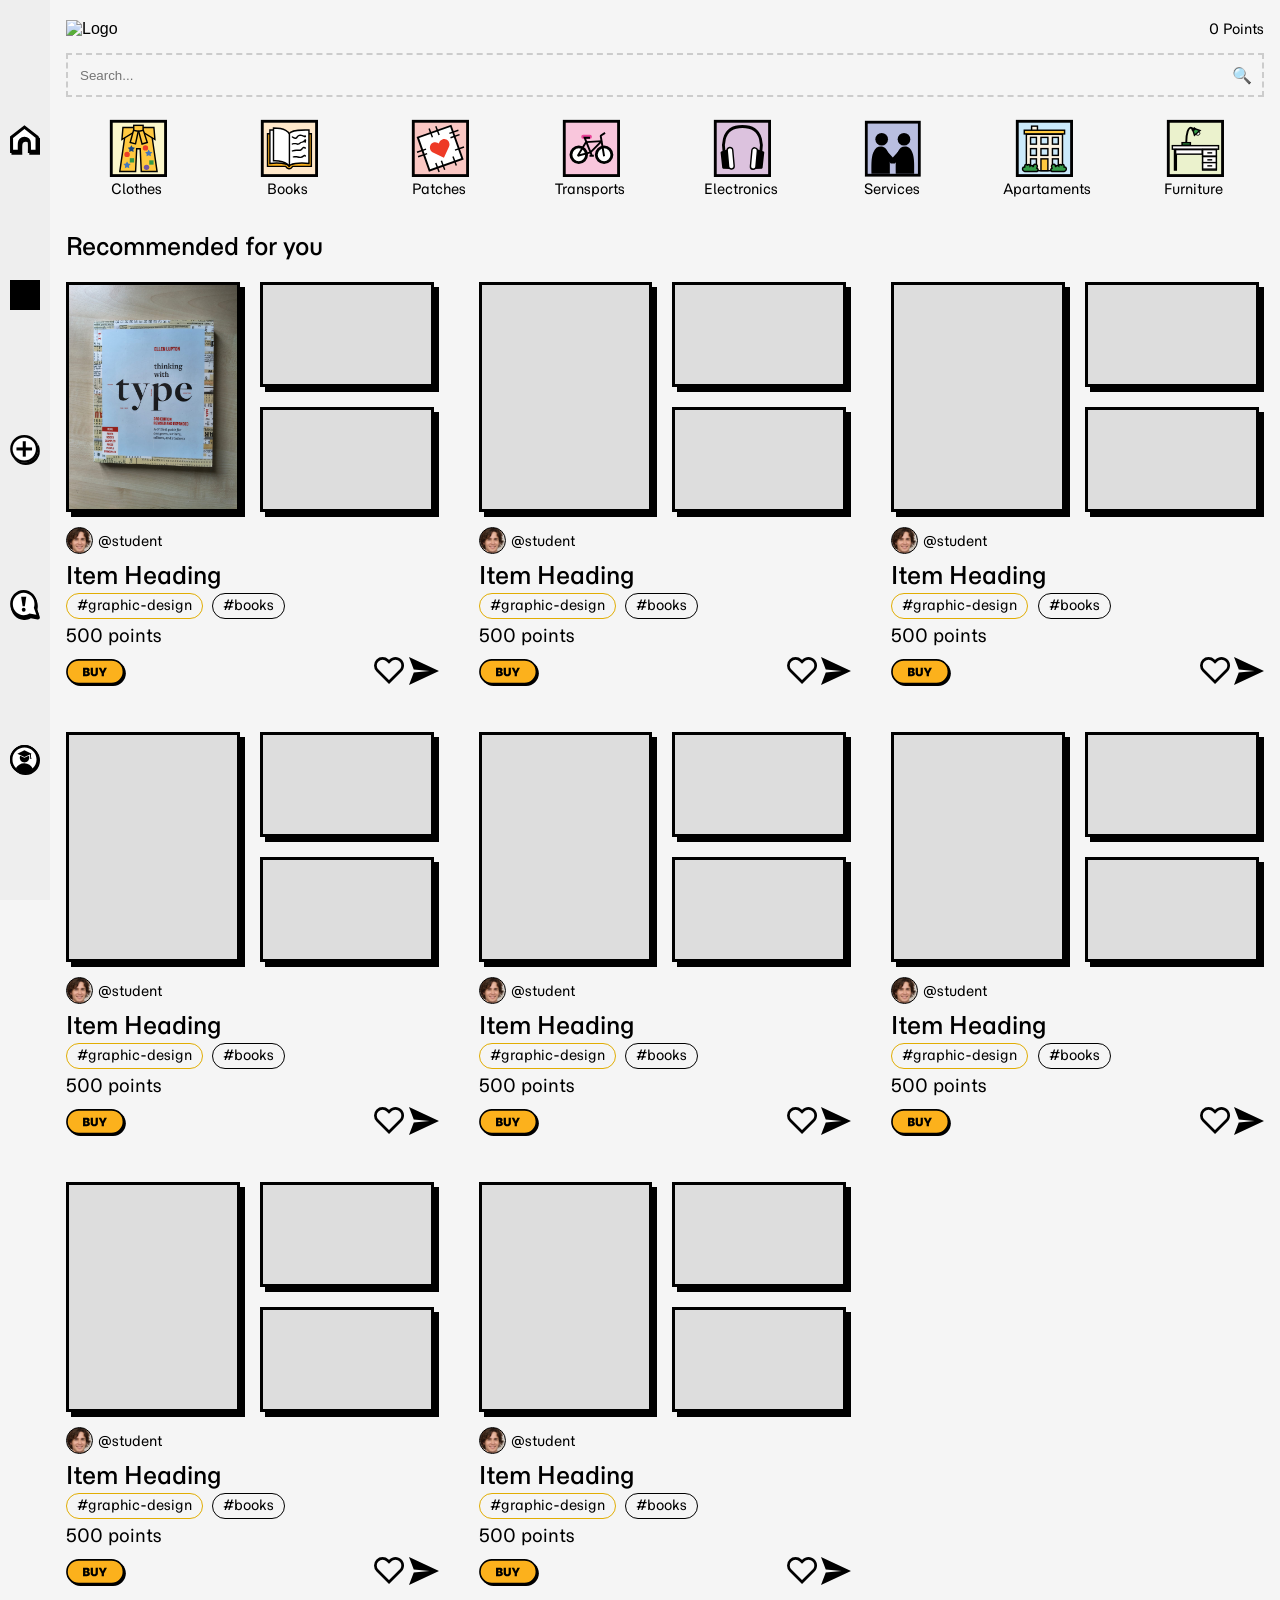
==== index.html @ 0e305ff4 "feat: implement dynamic post rendering on profile page using new posts_parser_profile.js and updated" ====
<!doctype html>
<html lang="en">
  <head>
    <meta charset="UTF-8" />
    <meta name="viewport" content="width=device-width, initial-scale=1.0" />
    <title>UniLOOP home</title>
    <link rel="stylesheet" href="css/fonts.css" />
    <link rel="stylesheet" href="css/style.css" />
    <link rel="stylesheet" href="css/home.css">
    <script src="js/posts_parser_home.js" defer></script>
  </head>
  <body>
    <!-- SIDEBAR -->
    <aside class="sidebar">
      <button class="image-button btn-home"></button>
      <button class="image-button btn-search"></button>
      <button class="image-button btn-add"></button>
      <button class="image-button btn-messages"></button>
      <button class="image-button btn-profile"></button>
    </aside>

    <!-- MAIN CONTENT -->
    <main class="main-content">
      <!-- TOP BAR -->
      <div class="topbar">
        <div class="logo"><img src="#" alt="Logo" /></div>
        <div class="points"><p class="captions">0 Points</p></div>
      </div>

      <!-- SEARCH -->
      <div class="search-container">
        <input type="text" placeholder="Search..." />
        <span class="search-icon">🔍</span>
      </div>

      <!-- CATEGORIES -->
      <div class="categories">
        <div class="category">
          <button class="category-button btn-clothes"></button>
          <p class="captions">Clothes</p>
        </div>

        <div class="category">
          <button class="category-button btn-books"></button>
         <p class="captions">Books</p>
        </div>

        <div class="category">
          <button class="category-button btn-patches"></button>
          <p class="captions">Patches</p>
        </div>

        <div class="category">
          <button class="category-button btn-transport"></button>
          <p class="captions">Transports</p>
        </div>

        <div class="category">
          <button class="category-button btn-electronics"></button>
          <p class="captions">Electronics</p>
        </div>

        <div class="category">
          <button class="category-button btn-services"></button>
          <p class="captions">Services</p>
        </div>

        <div class="category">
          <button class="category-button btn-apartaments"></button>
          <p class="captions">Apartaments</p>
        </div>

        <div class="category">
          <button class="category-button btn-furniture"></button>
          <p class="captions">Furniture</p>
        </div>
      </div>


      <h2 class="section-title">Recommended for you</h2>

      <!-- GRID -->
      <div class="items-grid">
        <!-- GO TO posts_parser.js TO SEE THIS PART OF CODE -->
      </div>
    </main>
  </body>
</html>
---- css/fonts.css ----
@import url('https://fonts.googleapis.com/css2?family=Momo+Trust+Sans:wght@200..800&display=swap');

body{
    font-family: "Momo Trust Sans", sans-serif;
}

h1{
    font-family: "Momo Trust Sans", sans-serif;
    font-size: 32px;
    margin: 0;
}

h2{
    font-family: "Momo Trust Sans", sans-serif;
    font-size: 24px;
    margin: 0;
    font-weight: 500;
}

p{
    font-family: "Momo Trust Sans", sans-serif;
    font-size: 18px;
    margin: 0;
}

p.captions{
    font-size: 14px;
}



button{
    font-family: "Momo Trust Sans", sans-serif;
}
---- css/style.css ----
body {
  margin: 0;
  font-family: Arial, sans-serif;
  display: flex;
  background: #f5f5f5;
}

button {
  background-color: transparent;
  border: none;
}

a{
  text-decoration: none;
  color: black;
}

/* Sidebar */
.sidebar {
  position: fixed;
  background: #eee;
  display: flex;
  bottom: 0;
  width: 100%;
  height: 50px;
  flex-direction: row;
  gap: 20px;
  align-items: center;
  justify-content: space-evenly;
  box-sizing: border-box;
  padding-left: 5%;
  padding-right: 5%;
  z-index: 999;
}

.image-button {
  width: 30px;
  height: 30px;
  flex-shrink: 0;
  background-size: contain;
  background-repeat: no-repeat;
  background-position: center;
  border: none;
  cursor: pointer;
  transition: transform 0.15s ease;
}

/* Home button */
.btn-home {
  background-image: url("../images/navicons/home\ icon.svg");
}
.btn-home:hover {
  background-image: url("../images/navicons/home\ icon\ hovered.svg");
}

/* Search button */
.btn-search {
  /* Temporary placeholder */
  background-color: black;
  /* background-image: url(""); */ 
}
.btn-search:hover {
  /* Temporary placeholder */
  background-color: black;
  /* background-image: url(""); */
}

/* Add post button */
.btn-add {
  background-image: url("../images/navicons/add\ icon.svg");
}
.btn-add:hover {
  background-image: url("../images/navicons/add\ icon\ hovered.svg");
}

/* Messages button */
.btn-messages {
  background-image: url(../images/navicons/message\ icon.svg);
}
.btn-messages:hover {
  background-image: url("../images/navicons/message\ icon\ hovered.svg");
}

/* Profile button */
.btn-profile {
  background-image: url("../images/navicons/prodile\ icon.svg");
}
.btn-profile:hover {
  background-image: url("../images/navicons/profile\ icon\ hovered.svg");
}

/* Main */
.main-content {
  flex: 1;
  display: flex;
  flex-direction: column;
  padding: 20px 16px;
}

/* Topbar */
.topbar {
  display: flex;
  justify-content: space-between;
  margin-bottom: 15px;
}

/* Search */
.search-container {
  display: flex;
  justify-content: space-between;
  align-items: center;
  margin-bottom: 20px;
  width: 100%;
  border: 2px dashed #ccc;
  padding: 10px;
  box-sizing: border-box;
}

.search-container input {
  flex: 1;
  box-sizing: border-box;
  border: none;
  background-color: transparent;
  outline: none;
}

.search-icon {
  width: 20px;
  height: 20px;
  display: flex;
  align-items: center;
  justify-content: center;
}

/* Categories */
.categories {
  display: grid;
  grid-template-columns: repeat(auto-fit, minmax(80px, 1fr));
  gap: 10px;
  justify-items: center;
}

.category {
  text-align: center;
  width: 80px;
}

.category-button {
  width: 60px;
  height: 60px;
  background-size: contain;
  background-repeat: no-repeat;
  background-position: center;
  border: none;
  cursor: pointer;
  transition: transform 0.25s ease;
}

/* clothes category icon */
.btn-clothes {
  background-image: url("../images/categories/ovves\ icon.svg");
}
.btn-clothes:hover {
  background-image: url("../images/categories/ovves\ icon\ hover.svg");
}

/* book category icon */
.btn-books {
  background-image: url("../images/categories/books\ icon.svg");
}
.btn-books:hover {
  background-image: url("../images/categories/books\ icon\ hover.svg");
}

/* patches category icon */
.btn-patches {
  background-image: url("../images/categories/patches\ icon.svg");
}
.btn-patches:hover {
  background-image: url("../images/categories/patches\ icon\ hover.svg");
}

/* transport category icon */
.btn-transport {
  background-image: url("../images/categories/transport\ icon.svg");
}
.btn-transport:hover {
  background-image: url("../images/categories/transport\ icon\ hover.svg");
}

/* electronics category icon */
.btn-electronics {
  background-image: url("../images/categories/electronics\ icon.svg");
}
.btn-electronics:hover {
  background-image: url("../images/categories/electronics\ icon\ hover.svg");
}

/* services category icon */
.btn-services {
  background-image: url("../images/categories/services\ icon.svg");
}
.btn-services:hover {
  background-image: url("../images/categories/services\ icon\ hover.svg");
}

/* apartaments category icon */
.btn-apartaments {
  background-image: url("../images/categories/apartaments\ icon.svg");
}
.btn-apartaments:hover {
  background-image: url("../images/categories/apartaments\ icon\ hover.svg");
}

/* furniture category icon */
.btn-furniture {
  background-image: url("../images/categories/Furniture\ icon.svg");
}
.btn-furniture:hover {
  background-image: url("../images/categories/furniture\ icon\ hover.svg");
}

/* Title */
.section-title {
  margin-bottom: 20px;
}

/* Grid */
.items-grid {
  display: grid;
  grid-template-columns: repeat(auto-fill, minmax(min(100%, 300px), 1fr));
  gap: 40px;
}

/* Post */
.item-card {
  background: transparent;
}

/* IAMGES NEEDS TO BE CHANGED ENTIRELY */
/* Images */
.images {
  display: grid;
  grid-template-columns: 2fr 2fr;
  gap: 10px;
}


.images .image-product {
  min-height: 110px;
  object-fit: cover;
  background: #ddd;
  border: 3px solid black;
}
.images .image-product:nth-child(1) {
  grid-row: 1/3;
  
  
}

/* Text */
.user {
  font-size: 12px;
  margin-top: 5px;
}

.item-post h3 {
  margin: 5px 0;
}

/* # */
.hastages span {
  border: 1px solid black;
  padding: 2px 8px;
  border-radius: 20px;
  font-size: 12px;
  margin-right: 5px;
}

/* Price */
.price {
  margin: 5px 0;
}

/* Actions */
.actions {
  display: flex;
  justify-content: space-between;
  align-items: center;
}

.post-buttons {
  display: flex;
  gap: 10px;
}

/* buy icon button */
.buy-button {
  width: 60px;
  height: 40px;
  background-size: contain;
  background-repeat: no-repeat;
  background-position: center;
  border: none;
  cursor: pointer;
  transition: transform 0.15s ease;
}
.buy-btn {
  background-image: url("../images/buttons/Buy\ button.svg");
}
.buy-btn:hover {
  background-image: url("../images/buttons/Buy\ button\ hover.svg");
}

.post-button {
  width: 30px;
  height: 30px;
  background-size: contain;
  background-repeat: no-repeat;
  background-position: center;
  border: none;
  cursor: pointer;
  transition: transform 0.15s ease;
}

/* save icon button */
.save-button {
  background-image: url("../images/buttons/Heart\ icon\ default.svg");
}
.save-button:hover {
  background-image: url("../images/buttons/Heart\ icon\ hovered.svg");
}
.save-button:active {
  background-image: url("../images/buttons/Heart\ icon\ saved.svg");
}

/* share icon button */
.share-button {
  background-image: url("../images/buttons/Share\ icon.svg");
}
.share-button:hover {
  background-image: url("../images/buttons/Share\ icon\ hover.svg");
}


@media screen and (min-width: 1000px) {
  .sidebar{
    height: 100%;
    width: 50px;
    flex-direction: column;
    padding: 20px 0;
}
}

.main-content {
  padding-left: 70px;
}
body {
  margin: 0;
  display: flex;
  background: #f5f5f5;
}

button {
  background-color: transparent;
  border: none;
}

/* Sidebar */
.sidebar {
  position: fixed;
  background: #eee;
  display: flex;
  bottom: 0;
  width: 100%;
  height: 50px;
  flex-direction: row;
  gap: 20px;
  align-items: center;
  justify-content: space-evenly;
  box-sizing: border-box;
  padding-left: 5%;
  padding-right: 5%;
  z-index: 999; 
}

.image-button {
  width: 30px;
  height: 30px;
  flex-shrink: 0;
  background-size: contain;
  background-repeat: no-repeat;
  background-position: center;
  border: none;
  cursor: pointer;
  transition: transform 0.15s ease;
}




@media screen and (min-width: 1000px) {
  .sidebar{
    height: 100%;
    width: 50px;
    flex-direction: column;
    padding: 20px 0;
  }

  .main-content {
    margin-left: 50px;
  }
}
---- css/home.css ----
/* Home button */
.btn-home {
  background-image: url("../images/navicons/home\ icon.svg");
}
.btn-home:hover {
  background-image: url("../images/navicons/home\ icon\ hovered.svg");
}

/* Search button */
.btn-search {
  /* Temporary placeholder */
  background-color: black;
  /* background-image: url(""); */ 
}
.btn-search:hover {
  /* Temporary placeholder */
  background-color: black;
  /* background-image: url(""); */
}

/* Add post button */
.btn-add {
  background-image: url("../images/navicons/add\ icon.svg");
}
.btn-add:hover {
  background-image: url("../images/navicons/add\ icon\ hovered.svg");
}

/* Messages button */
.btn-messages {
  background-image: url(../images/navicons/message\ icon.svg);
}
.btn-messages:hover {
  background-image: url("../images/navicons/message\ icon\ hovered.svg");
}

/* Profile button */
.btn-profile {
  background-image: url("../images/navicons/prodile\ icon.svg");
}
.btn-profile:hover {
  background-image: url("../images/navicons/profile\ icon\ hovered.svg");
}

/* Main */
.main-content {
  flex: 1;
  display: flex;
  flex-direction: column;
  padding: 20px 16px;
}

/* Topbar */
.topbar {
  display: flex;
  justify-content: space-between;
  margin-bottom: 15px;
}

/* Search */
.search-container {
  display: flex;
  justify-content: space-between;
  align-items: center;
  margin-bottom: 20px;
  width: 100%;
  border: 2px dashed #ccc;
  padding: 10px;
  box-sizing: border-box;
}

.search-container input {
  flex: 1;
  box-sizing: border-box;
  border: none;
  background-color: transparent;
  outline: none;
}

.search-icon {
  width: 20px;
  height: 20px;
  display: flex;
  align-items: center;
  justify-content: center;
}

/* Categories */
.categories {
  display: grid;
  grid-template-columns: repeat(auto-fit, minmax(80px, 1fr));
  gap: 10px;
  justify-items: center;
}

.category {
  text-align: center;
  width: 80px;
}

.category-button {
  width: 60px;
  height: 60px;
  background-size: contain;
  background-repeat: no-repeat;
  background-position: center;
  border: none;
  cursor: pointer;
  transition: transform 0.25s ease;
}

/* clothes category icon */
.btn-clothes {
  background-image: url("../images/categories/ovves\ icon.svg");
}
.btn-clothes:hover {
  background-image: url("../images/categories/ovves\ icon\ hover.svg");
}

/* book category icon */
.btn-books {
  background-image: url("../images/categories/books\ icon.svg");
}
.btn-books:hover {
  background-image: url("../images/categories/books\ icon\ hover.svg");
}

/* patches category icon */
.btn-patches {
  background-image: url("../images/categories/patches\ icon.svg");
}
.btn-patches:hover {
  background-image: url("../images/categories/patches\ icon\ hover.svg");
}

/* transport category icon */
.btn-transport {
  background-image: url("../images/categories/transport\ icon.svg");
}
.btn-transport:hover {
  background-image: url("../images/categories/transport\ icon\ hover.svg");
}

/* electronics category icon */
.btn-electronics {
  background-image: url("../images/categories/electronics\ icon.svg");
}
.btn-electronics:hover {
  background-image: url("../images/categories/electronics\ icon\ hover.svg");
}

/* services category icon */
.btn-services {
  background-image: url("../images/categories/services\ icon.svg");
}
.btn-services:hover {
  background-image: url("../images/categories/services\ icon\ hover.svg");
}

/* apartaments category icon */
.btn-apartaments {
  background-image: url("../images/categories/apartaments\ icon.svg");
}
.btn-apartaments:hover {
  background-image: url("../images/categories/apartaments\ icon\ hover.svg");
}

/* furniture category icon */
.btn-furniture {
  background-image: url("../images/categories/Furniture\ icon.svg");
}
.btn-furniture:hover {
  background-image: url("../images/categories/furniture\ icon\ hover.svg");
}

/* Title */
.section-title {
  margin-top: 32px;
  margin-bottom: 20px;
}


/* Posts */

.items-grid {
  display: grid;
  grid-template-columns: repeat(auto-fill, minmax(min(100%, 300px), 1fr));
  gap: 40px;
  margin-bottom: 70px;
}

.item-card {
  background: transparent;
}

.post_images {
  display: grid;
  grid-template-columns: 2fr 2fr;
  gap: 15px;
}

.image-cover {
  position: relative;
  min-height: 110px;
  height: 100%;
}

.image-product {
  position: absolute;
  top: 0;
  left: 0;
  width: calc(100% - 5px);
  height: calc(100% - 5px);
  background: #ddd;
  background-size: cover;
  background-position: center;
  border: 3px solid black;
  box-sizing: border-box;
  z-index: 2;
  transition: all 0.3s ease-in-out;
  cursor: pointer;
}

.image-cover:hover .image-product {
  top: -5px;
  left: -5px;
}

.black_shadow{
  position: absolute;
  bottom: 0;
  right: 0;
  width: calc(100% - 5px);
  height: calc(100% - 5px);
  background-color: rgb(0, 0, 0);
}


.post_images .image-cover:nth-child(1) {
  grid-row: 1/3;
  
}

.student_profile_pic {
  width: 25px;
  height: 25px;
  border: 1.5px solid black;
  border-radius: 50%;
  background-size: contain;
  background-repeat: no-repeat;
  background-position: center;
}

.post_profile{
  display: flex;
  align-items: center;
  gap: 5px;
  font-size: 12px;
  margin-top: 10px;
}

.post_heading{
  margin: 5px 0;
}

.post_container h3 {
  margin: 5px 0;
}

.hashtags{
  margin-bottom: 10px;
}

.hashtags span {
  border-width: 1.5px;
  border-style: solid;
  padding: 5px 10px;
  border-radius: 20px;
  font-size: 12px;
  margin-right: 5px;
}

span p{
  display: inline-block;
}

.yellow_hashtag{
  border-color: #E1AD03;
}

.general_hashtag{
  border-color: black;
}

/* Price */
.post_price {
  margin: 5px 0;
}

/* Actions */
.post_actions {
  display: flex;
  justify-content: space-between;
  align-items: center;
}

.post-buttons {
  display: flex;
  gap: 10px;
}

/* buy icon button */
.buy-button {
  width: 60px;
  height: 40px;
  background-size: contain;
  background-repeat: no-repeat;
  background-position: center;
  border: none;
  cursor: pointer;
  transition: transform 0.15s ease;
}
.buy-btn {
  background-image: url("../images/buttons/Buy\ button.svg");
}
.buy-btn:hover {
  background-image: url("../images/buttons/Buy\ button\ hover.svg");
}

.post-button {
  width: 30px;
  height: 30px;
  background-size: contain;
  background-repeat: no-repeat;
  background-position: center;
  border: none;
  cursor: pointer;
  transition: transform 0.15s ease;
}

/* save icon button */
.save-button {
  background-image: url("../images/buttons/Heart\ icon\ default.svg");
}
.save-button:hover {
  background-image: url("../images/buttons/Heart\ icon\ hovered.svg");
}
.save-button:active {
  background-image: url("../images/buttons/Heart\ icon\ saved.svg");
}

/* share icon button */
.share-button {
  background-image: url("../images/buttons/Share\ icon.svg");
}
.share-button:hover {
  background-image: url("../images/buttons/Share\ icon\ hover.svg");
}

@media screen and (min-width: 1000px) {
  .sidebar{
    height: 100%;
    width: 50px;
    flex-direction: column;
    padding: 20px 0;
  }

  .main-content {
    margin-left: 50px;
  }
}
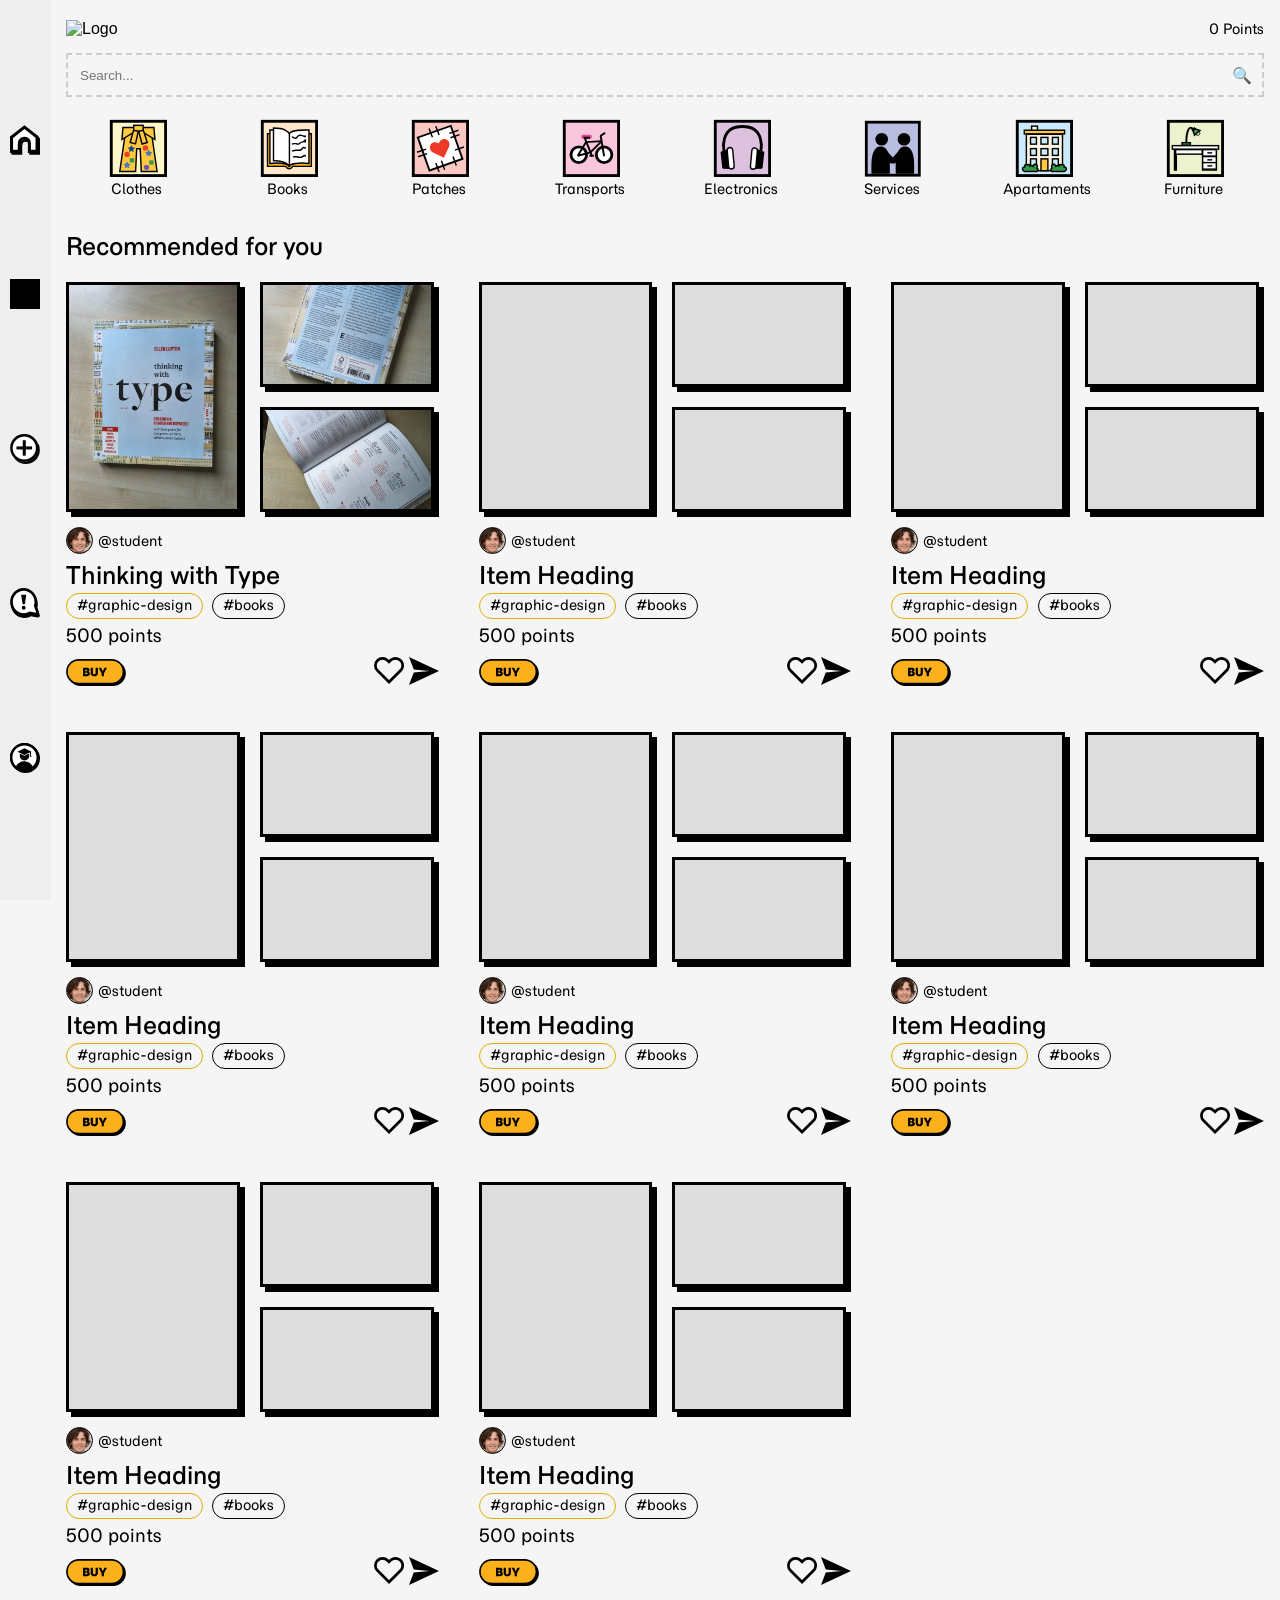
==== commit 0a86f342: "update" ====
--- a/index.html
+++ b/index.html
@@ -16,7 +16,7 @@
       <button class="image-button btn-search"></button>
       <button class="image-button btn-add"></button>
       <button class="image-button btn-messages"></button>
-      <button class="image-button btn-profile"></button>
+     <a href="profile.html"><button class="image-button btn-profile"></button></a>
     </aside>
 
     <!-- MAIN CONTENT -->
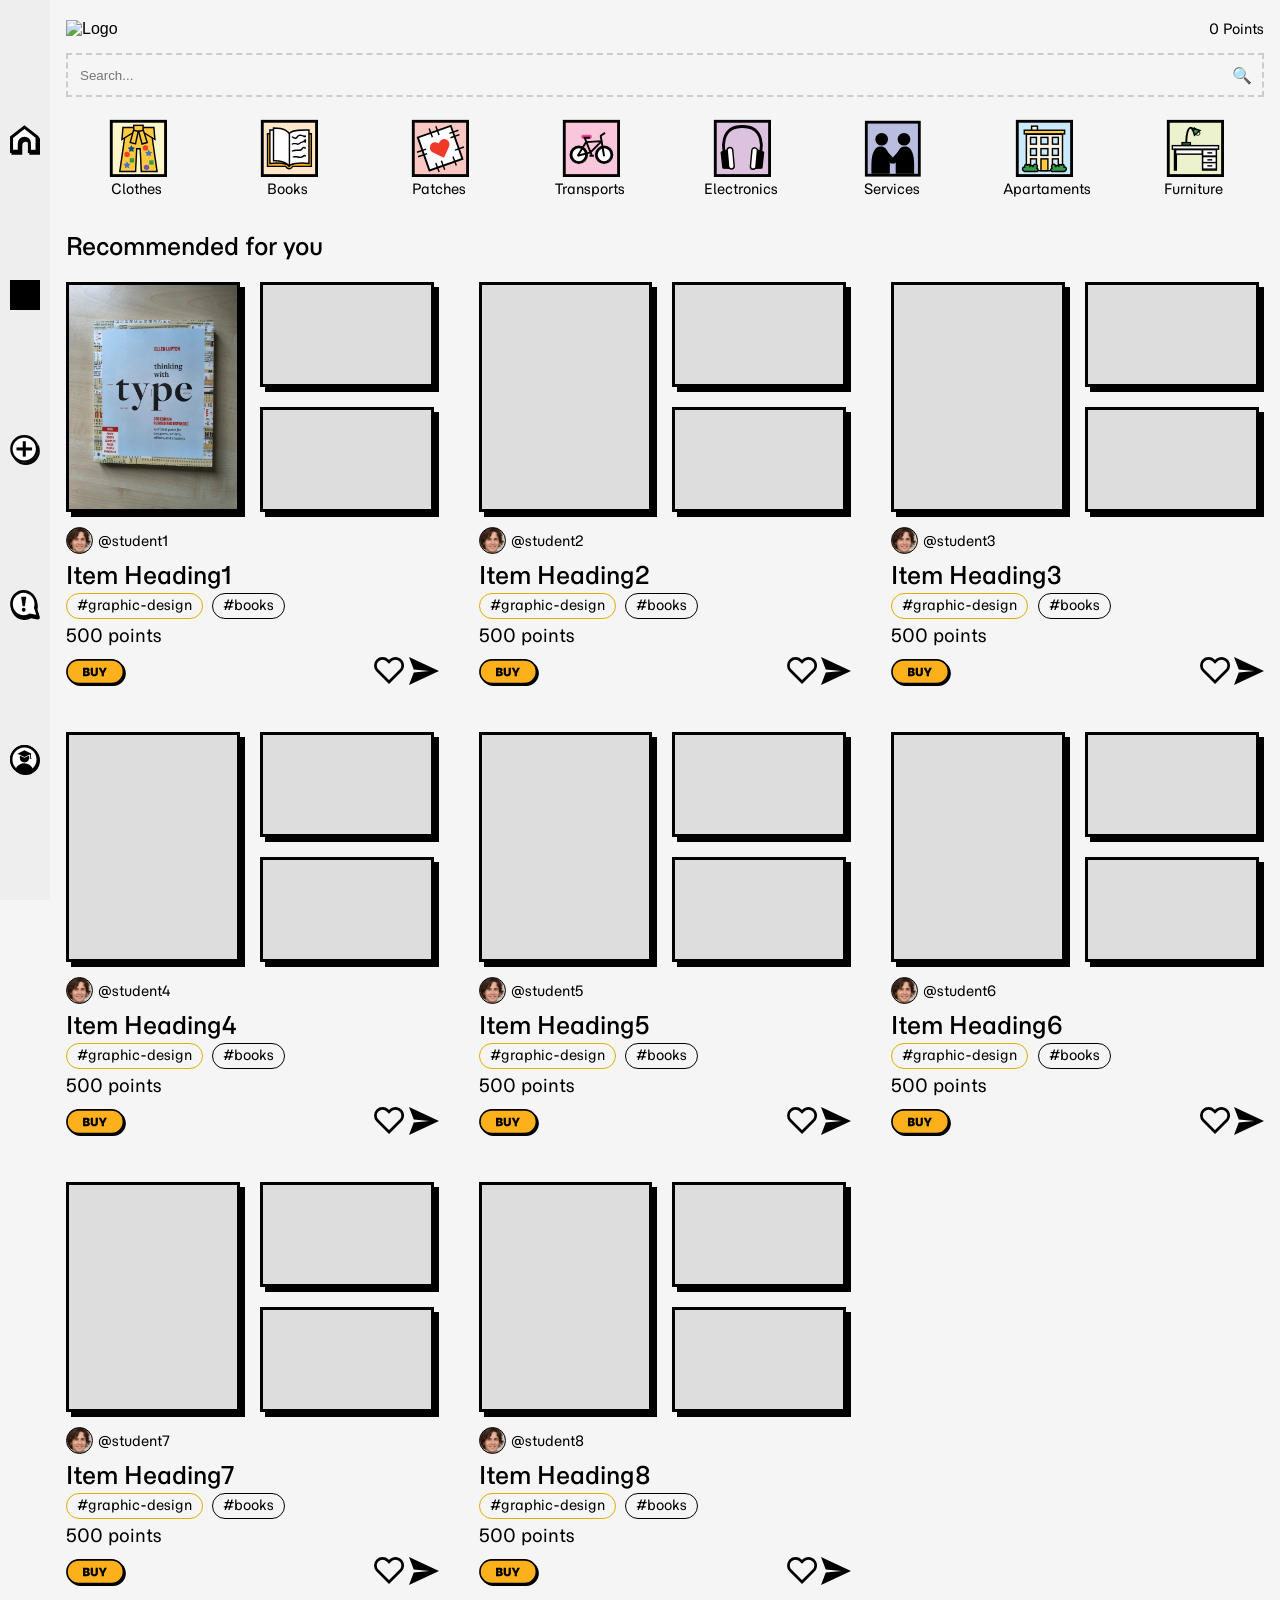
==== commit 1b4674ec: "rebuild the post layout and logic" ====
--- a/index.html
+++ b/index.html
@@ -12,11 +12,11 @@
   <body>
     <!-- SIDEBAR -->
     <aside class="sidebar">
-      <button class="image-button btn-home"></button>
-      <button class="image-button btn-search"></button>
-      <button class="image-button btn-add"></button>
-      <button class="image-button btn-messages"></button>
-     <a href="profile.html"><button class="image-button btn-profile"></button></a>
+      <a class="image-button btn-home" href="index.html"></a>
+      <a class="image-button btn-search" href="search.html"></a>
+      <a class="image-button btn-add" href="#"></a>
+      <a class="image-button btn-messages" href="#"></a>
+      <a class="image-button btn-profile" href="profile.html"></a>
     </aside>
 
     <!-- MAIN CONTENT -->
--- a/css/style.css
+++ b/css/style.css
@@ -349,7 +349,7 @@
     width: 50px;
     flex-direction: column;
     padding: 20px 0;
-}
+  }
 }
 
 .main-content {
@@ -396,6 +396,21 @@
   transition: transform 0.15s ease;
 }
 
+.yellow_hashtag{
+  border-color: #E1AD03;
+}
+
+.blue_hashtag{
+  border-color: #2A78D1;
+}
+
+.green_hashtag{
+  border-color: #00d524;
+}
+
+.general_hashtag{
+  border-color: black;
+}
 
 
 
--- a/css/home.css
+++ b/css/home.css
@@ -284,14 +284,6 @@
   display: inline-block;
 }
 
-.yellow_hashtag{
-  border-color: #E1AD03;
-}
-
-.general_hashtag{
-  border-color: black;
-}
-
 /* Price */
 .post_price {
   margin: 5px 0;
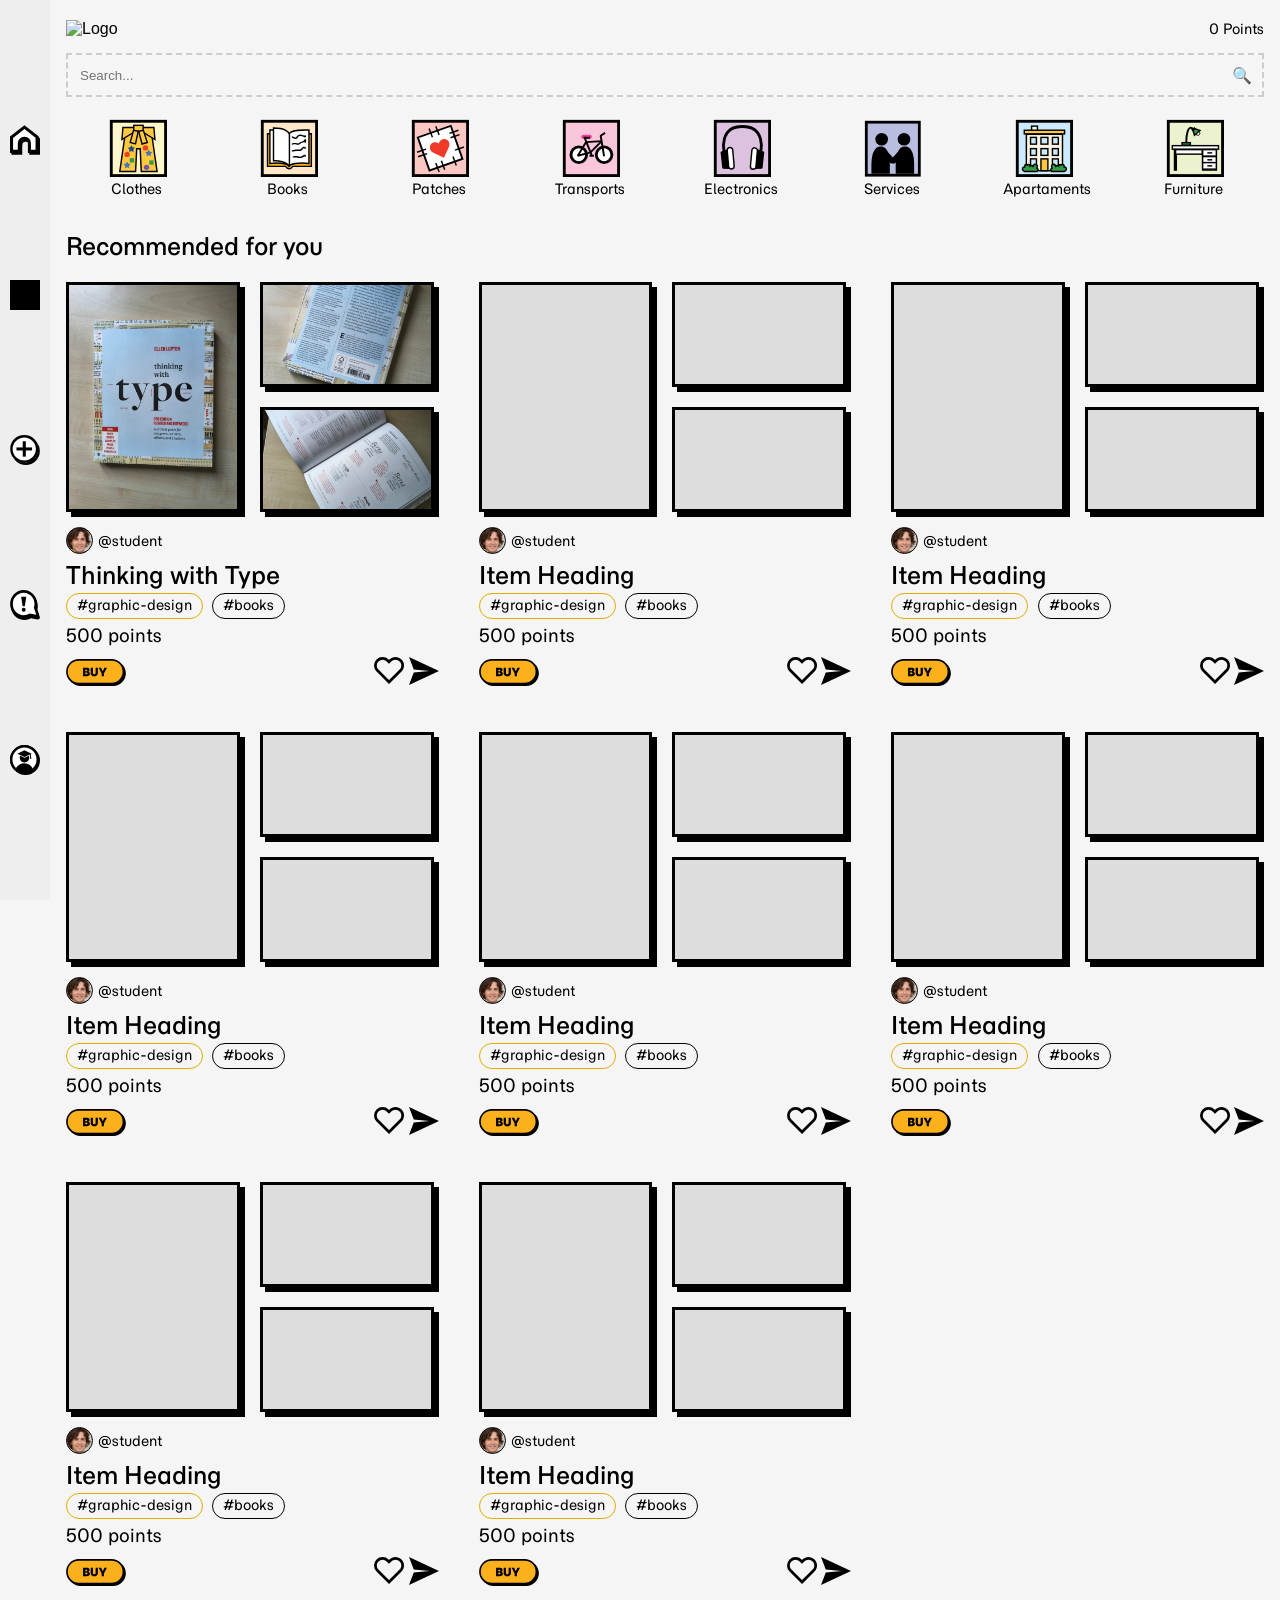
==== commit 64bbbb71: "fix some small errors" ====
--- a/index.html
+++ b/index.html
@@ -12,7 +12,7 @@
   <body>
     <!-- SIDEBAR -->
     <aside class="sidebar">
-      <a class="image-button btn-home" href="index.html"></a>
+      <a class="image-button btn-home" href="#"></a>
       <a class="image-button btn-search" href="search.html"></a>
       <a class="image-button btn-add" href="#"></a>
       <a class="image-button btn-messages" href="#"></a>
@@ -28,10 +28,10 @@
       </div>
 
       <!-- SEARCH -->
-      <div class="search-container">
+      <a class="search-container" href="search.html">
         <input type="text" placeholder="Search..." />
         <span class="search-icon">🔍</span>
-      </div>
+      </a>
 
       <!-- CATEGORIES -->
       <div class="categories">
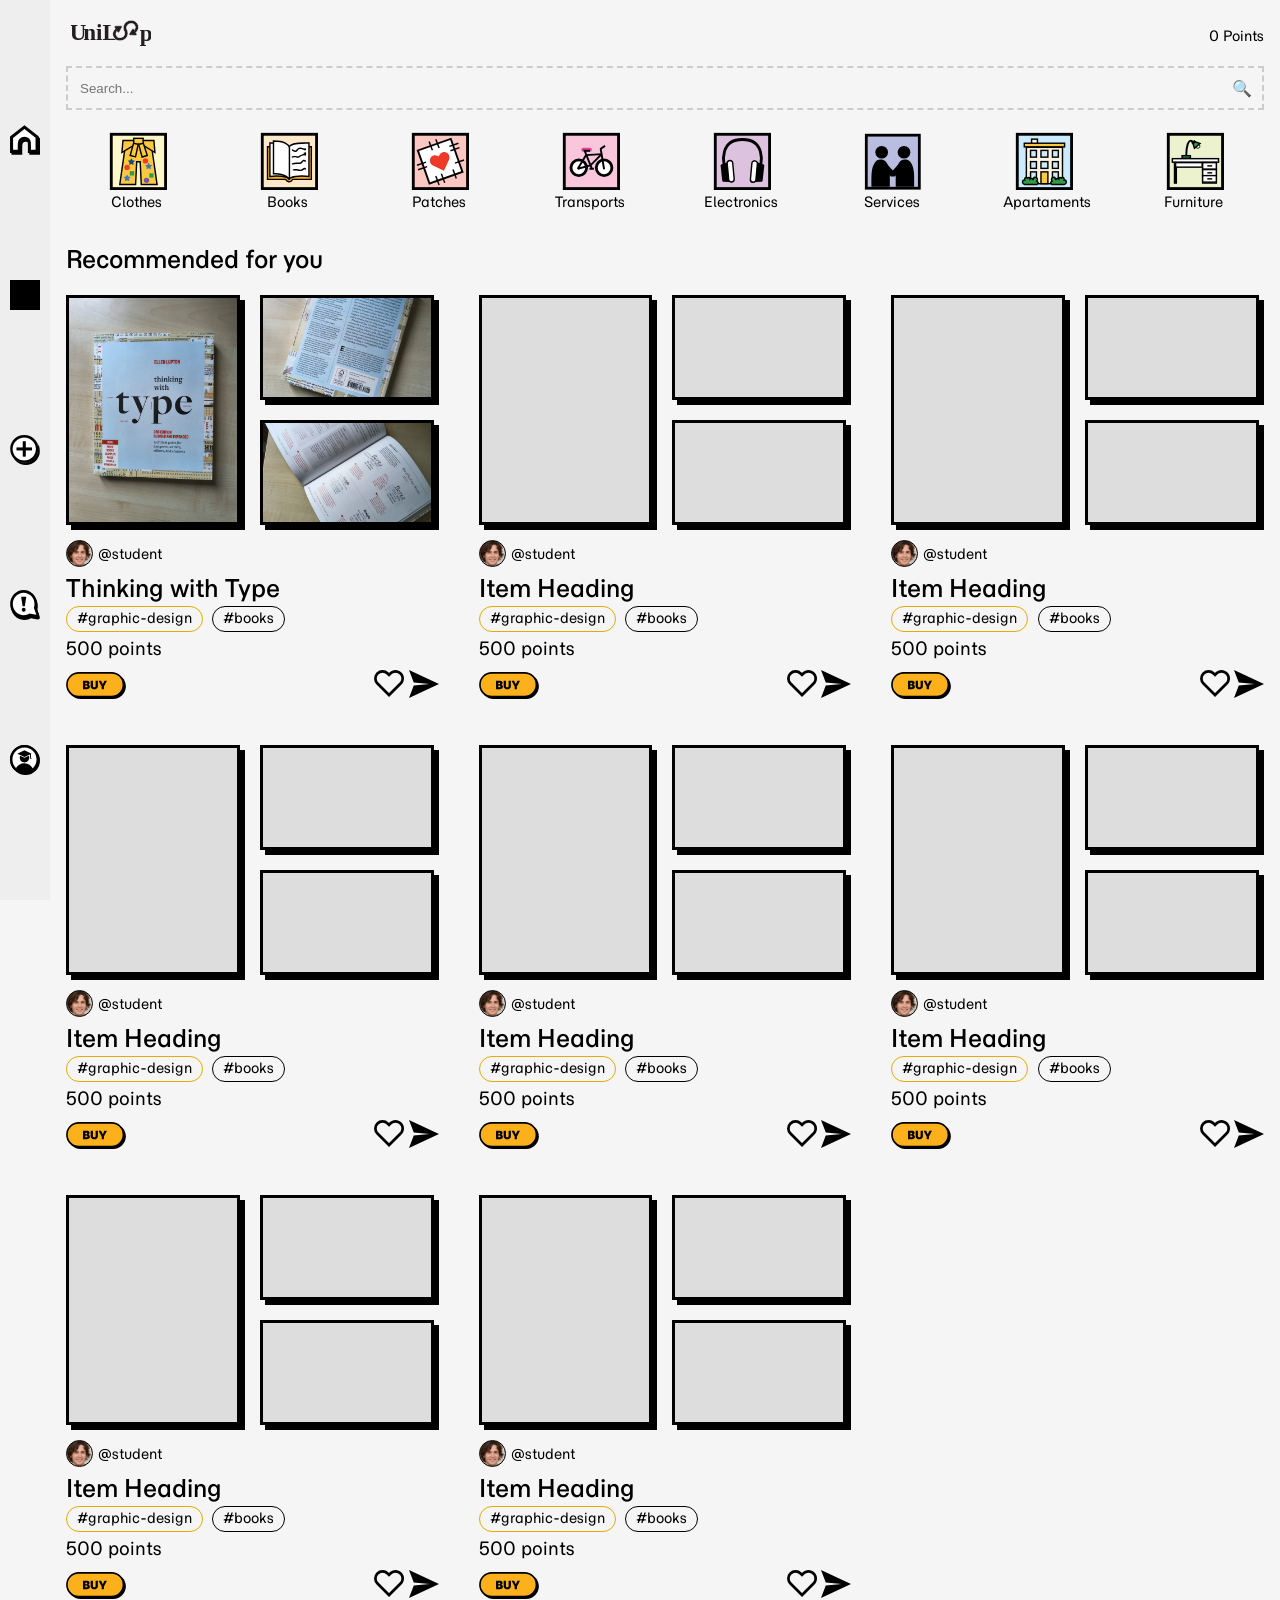
==== commit 91783c5e: "adding temporary logo" ====
--- a/index.html
+++ b/index.html
@@ -23,15 +23,15 @@
     <main class="main-content">
       <!-- TOP BAR -->
       <div class="topbar">
-        <div class="logo"><img src="#" alt="Logo" /></div>
+        <div class="logo"><img src="images/logo.svg" alt="Logo" /></div>
         <div class="points"><p class="captions">0 Points</p></div>
       </div>
 
       <!-- SEARCH -->
-      <a class="search-container" href="search.html">
+      <div class="search-container">
         <input type="text" placeholder="Search..." />
         <span class="search-icon">🔍</span>
-      </a>
+      </div>
 
       <!-- CATEGORIES -->
       <div class="categories">
--- a/css/home.css
+++ b/css/home.css
@@ -50,11 +50,17 @@
   padding: 20px 16px;
 }
 
+.logo{
+  width: 80px;
+  padding-left: 5px;
+}
+
 /* Topbar */
 .topbar {
   display: flex;
   justify-content: space-between;
   margin-bottom: 15px;
+  align-items: center;
 }
 
 /* Search */
@@ -284,6 +290,14 @@
   display: inline-block;
 }
 
+.yellow_hashtag{
+  border-color: #E1AD03;
+}
+
+.general_hashtag{
+  border-color: black;
+}
+
 /* Price */
 .post_price {
   margin: 5px 0;
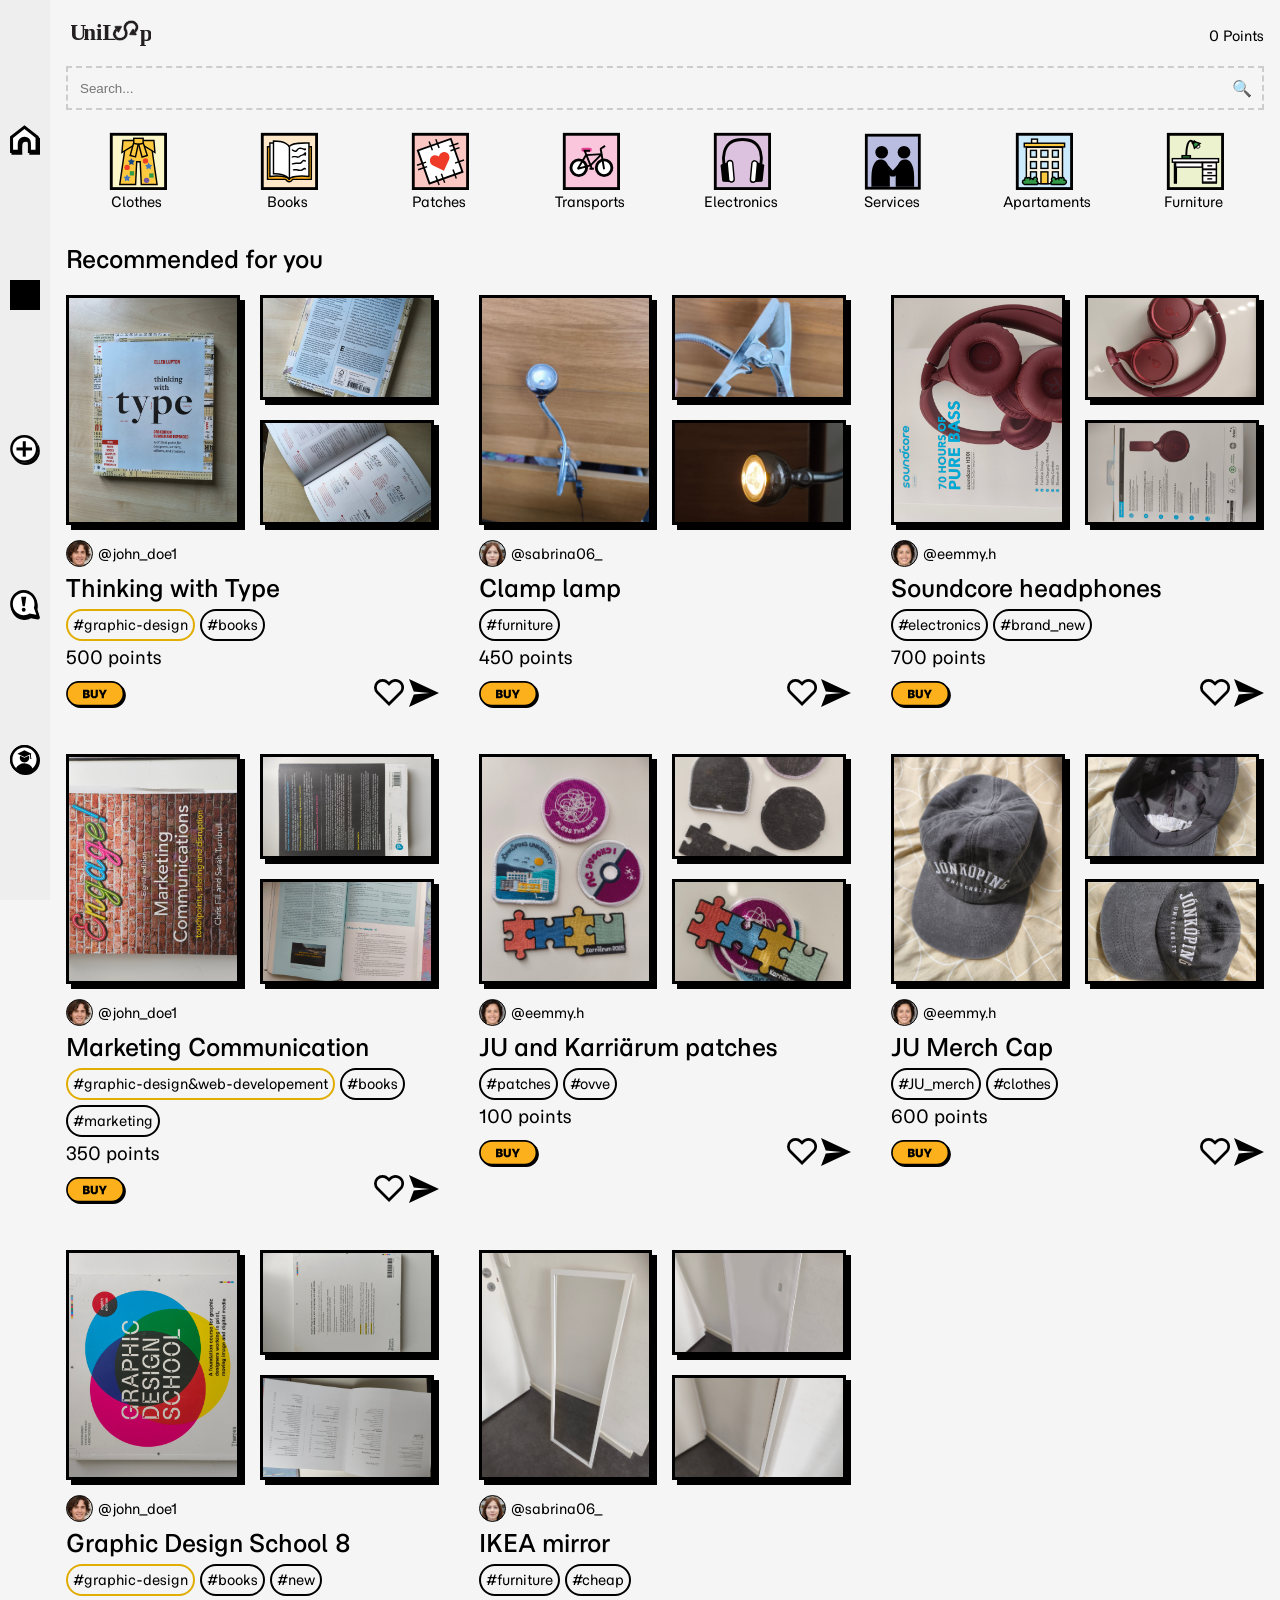
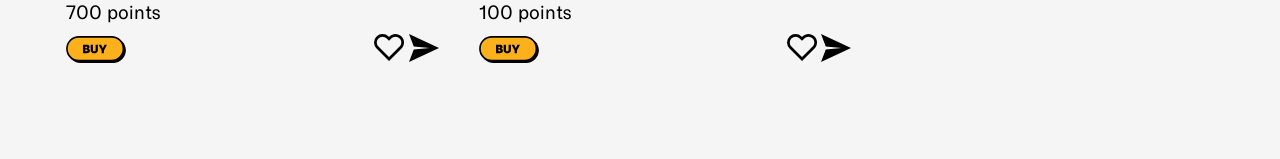
==== commit caa5c5a7: "Merge pull request #4 from Web-Design-Project-2026/search Search" ====
--- a/index.html
+++ b/index.html
@@ -28,10 +28,10 @@
       </div>
 
       <!-- SEARCH -->
-      <div class="search-container">
+      <a class="search-container" href="search.html">
         <input type="text" placeholder="Search..." />
         <span class="search-icon">🔍</span>
-      </div>
+      </a>
 
       <!-- CATEGORIES -->
       <div class="categories">
--- a/css/style.css
+++ b/css/style.css
@@ -106,6 +106,11 @@
 
 /* Search */
 .search-container {
+  position: sticky;
+  top: 10px;
+  z-index: 100;
+  background: #f5f5f5;
+
   display: flex;
   justify-content: space-between;
   align-items: center;
@@ -266,15 +271,6 @@
 
 .item-post h3 {
   margin: 5px 0;
-}
-
-/* # */
-.hastages span {
-  border: 1px solid black;
-  padding: 2px 8px;
-  border-radius: 20px;
-  font-size: 12px;
-  margin-right: 5px;
 }
 
 /* Price */
@@ -396,23 +392,87 @@
   transition: transform 0.15s ease;
 }
 
-.yellow_hashtag{
-  border-color: #E1AD03;
-}
-
-.blue_hashtag{
-  border-color: #2A78D1;
-}
-
-.green_hashtag{
-  border-color: #00d524;
-}
-
-.general_hashtag{
-  border-color: black;
-}
-
-
+.hashtags_container {
+  display: flex;
+  flex-wrap: wrap;
+  gap: 10px;
+
+}
+
+.hashtags {
+  display: flex;
+  flex-wrap: wrap;
+  gap: 5px;
+  margin: auto;
+
+}
+
+.hashtags button p {
+  margin: 0;
+  font-size: 14px;
+  font-weight: 500;
+  color: black;
+}
+
+.engineer_hashtag {
+  border: 2px solid #E1AD03;
+  border-radius: 999px;
+  padding: 5px 5px;
+
+  display: inline-flex;
+  align-items: center;
+  justify-content: center;
+}
+
+.communication_hashtag {
+  border: 2px solid #0046c0;
+  border-radius: 999px;
+  padding: 5px 5px;
+
+  display: inline-flex;
+  align-items: center;
+  justify-content: center;
+}
+
+.education_hashtag {
+  border: 2px solid #e10321;
+  border-radius: 999px;
+  padding: 5px 5px;
+
+  display: inline-flex;
+  align-items: center;
+  justify-content: center;
+}
+
+.business_hashtag {
+  border: 2px solid rgb(0, 134, 13);
+  border-radius: 999px;
+  padding: 5px 5px;
+
+  display: flex;
+  align-items: center;
+  justify-content: center;
+}
+
+.medicine_hashtag {
+  border: 2px solid #7e7e7e;
+  border-radius: 999px;
+  padding: 5px 5px;
+
+  display: inline-flex;
+  align-items: center;
+  justify-content: center;
+}
+
+.general_hashtag {
+  border: 2px solid black;
+  border-radius: 999px;
+  padding: 5px 5px;
+
+  display: inline-flex;
+  align-items: center;
+  justify-content: center;
+}
 
 @media screen and (min-width: 1000px) {
   .sidebar{
--- a/css/home.css
+++ b/css/home.css
@@ -273,31 +273,6 @@
   margin: 5px 0;
 }
 
-.hashtags{
-  margin-bottom: 10px;
-}
-
-.hashtags span {
-  border-width: 1.5px;
-  border-style: solid;
-  padding: 5px 10px;
-  border-radius: 20px;
-  font-size: 12px;
-  margin-right: 5px;
-}
-
-span p{
-  display: inline-block;
-}
-
-.yellow_hashtag{
-  border-color: #E1AD03;
-}
-
-.general_hashtag{
-  border-color: black;
-}
-
 /* Price */
 .post_price {
   margin: 5px 0;
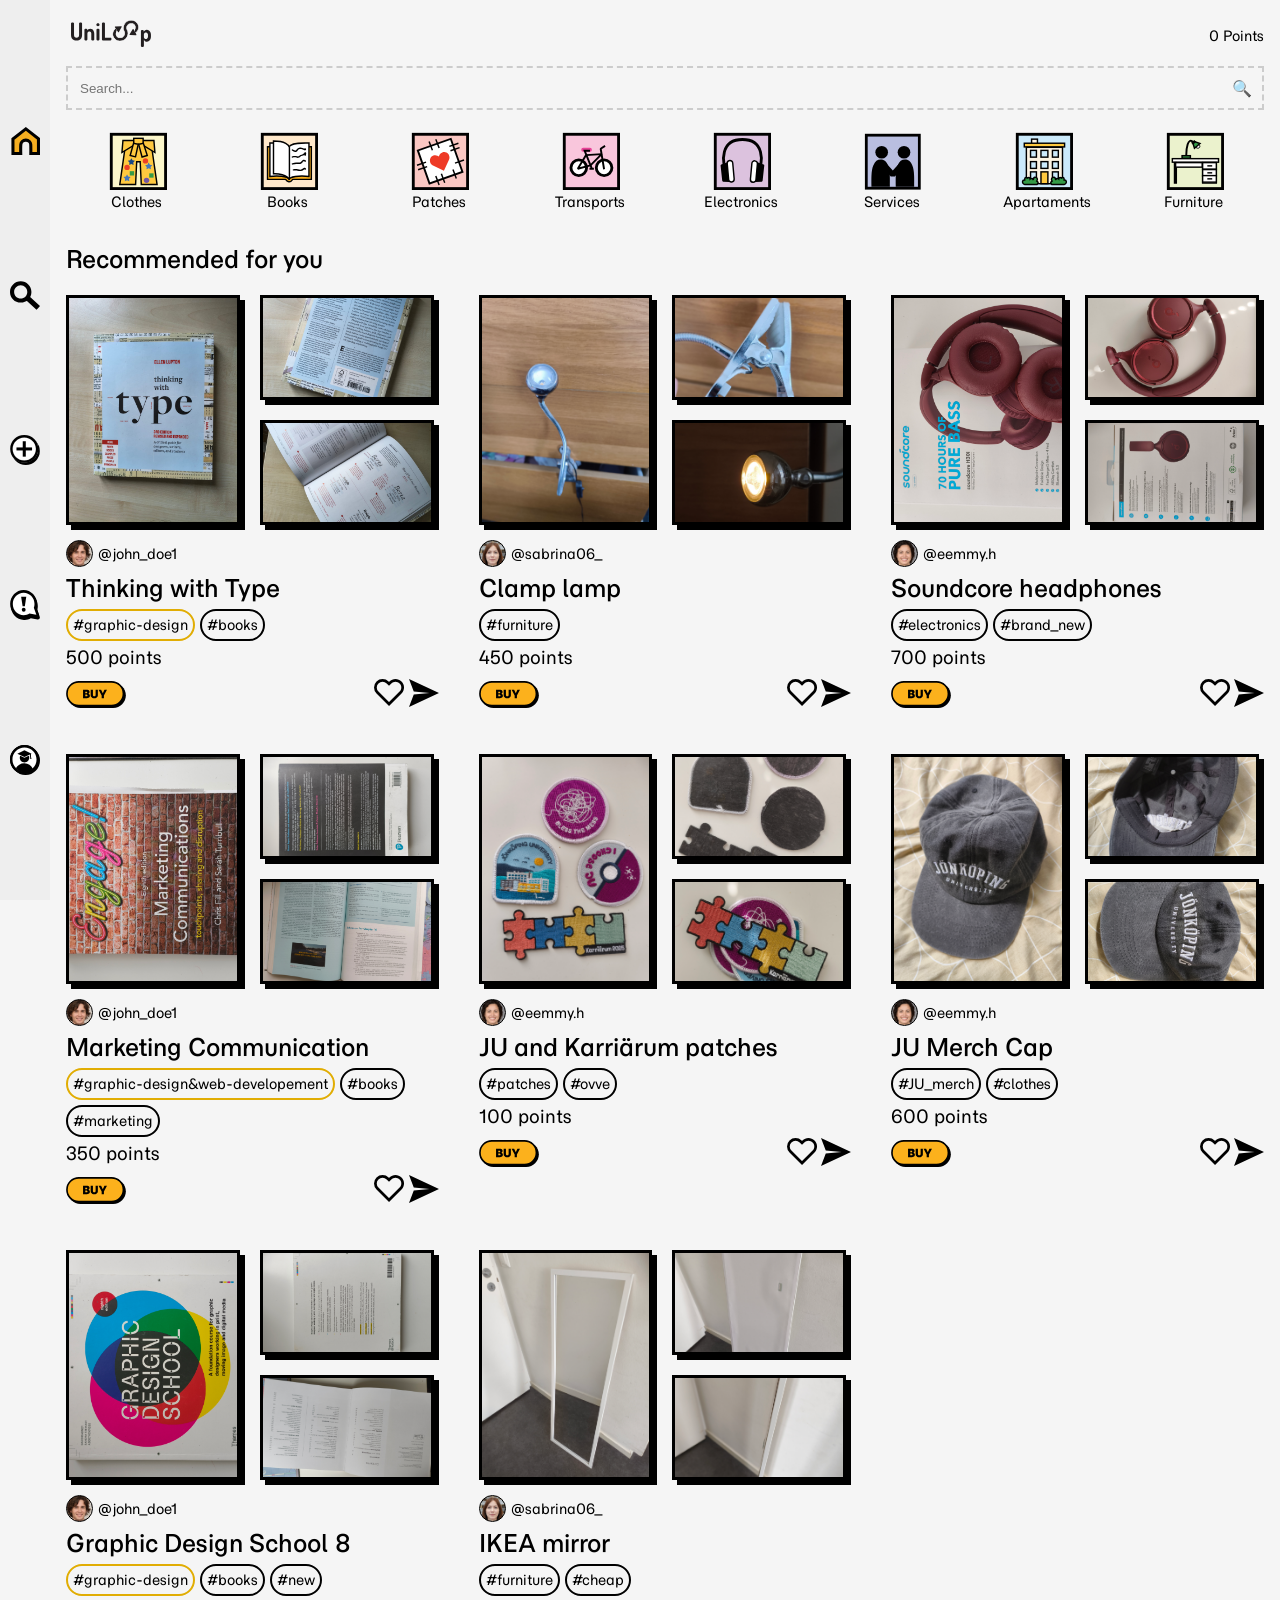
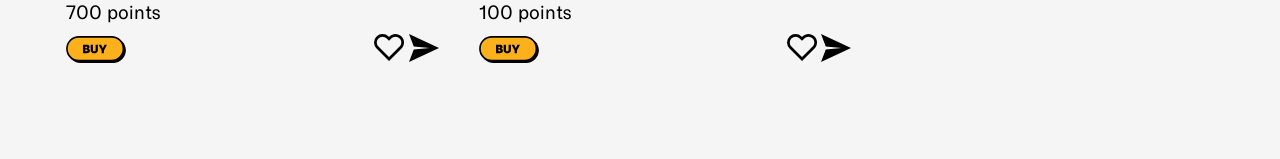
==== commit fa2309d1: "Fix icons" ====
--- a/index.html
+++ b/index.html
@@ -12,7 +12,7 @@
   <body>
     <!-- SIDEBAR -->
     <aside class="sidebar">
-      <a class="image-button btn-home" href="#"></a>
+      <a class="default-icon-home" href="#"></a>
       <a class="image-button btn-search" href="search.html"></a>
       <a class="image-button btn-add" href="#"></a>
       <a class="image-button btn-messages" href="#"></a>
--- a/css/style.css
+++ b/css/style.css
@@ -55,14 +55,12 @@
 
 /* Search button */
 .btn-search {
-  /* Temporary placeholder */
-  background-color: black;
-  /* background-image: url(""); */ 
+  background-image: url("../images/navicons/search.svg");
+  transition: transform 0.15s ease;
 }
 .btn-search:hover {
-  /* Temporary placeholder */
-  background-color: black;
-  /* background-image: url(""); */
+  background-image: url("../images/navicons/Search\ hovered.svg");
+  transition: transform 0.15s ease;
 }
 
 /* Add post button */
@@ -78,7 +76,7 @@
   background-image: url(../images/navicons/message\ icon.svg);
 }
 .btn-messages:hover {
-  background-image: url("../images/navicons/message\ icon\ hovered.svg");
+  background-image: url("../images/navicons/message\ icon\ pressed.svg");
 }
 
 /* Profile button */
@@ -485,4 +483,40 @@
   .main-content {
     margin-left: 50px;
   }
-}+}
+
+.default-icon-home {
+    background-image: url("../images/navicons/home\ icon\ pressed.svg");
+    size: contain;
+    width: 30px;
+    height: 30px;
+}
+
+.default-icon-add {
+    background-image: url("../images/navicons/add\ icon\ pressed.svg");
+    size: contain;
+    width: 30px;
+    height: 30px;
+}
+
+.default-icon-messages {
+    background-image: url("../images/navicons/messages\ icon\ pressed.svg");
+    size: contain;
+    width: 30px;
+    height: 30px;
+}
+
+.default-icon-profile {
+    background-image: url("../images/navicons/profile\ icon\ pressed.svg");
+    size: contain;
+    width: 30px;
+    height: 30px;
+}
+
+.default-icon-search {
+    background-image: url("../images/navicons/search\ pressed.svg");
+    size: auto;
+    width: 29px;
+    height: 27.5px;
+}
+
--- a/css/home.css
+++ b/css/home.css
@@ -1,47 +1,3 @@
-/* Home button */
-.btn-home {
-  background-image: url("../images/navicons/home\ icon.svg");
-}
-.btn-home:hover {
-  background-image: url("../images/navicons/home\ icon\ hovered.svg");
-}
-
-/* Search button */
-.btn-search {
-  /* Temporary placeholder */
-  background-color: black;
-  /* background-image: url(""); */ 
-}
-.btn-search:hover {
-  /* Temporary placeholder */
-  background-color: black;
-  /* background-image: url(""); */
-}
-
-/* Add post button */
-.btn-add {
-  background-image: url("../images/navicons/add\ icon.svg");
-}
-.btn-add:hover {
-  background-image: url("../images/navicons/add\ icon\ hovered.svg");
-}
-
-/* Messages button */
-.btn-messages {
-  background-image: url(../images/navicons/message\ icon.svg);
-}
-.btn-messages:hover {
-  background-image: url("../images/navicons/message\ icon\ hovered.svg");
-}
-
-/* Profile button */
-.btn-profile {
-  background-image: url("../images/navicons/prodile\ icon.svg");
-}
-.btn-profile:hover {
-  background-image: url("../images/navicons/profile\ icon\ hovered.svg");
-}
-
 /* Main */
 .main-content {
   flex: 1;
